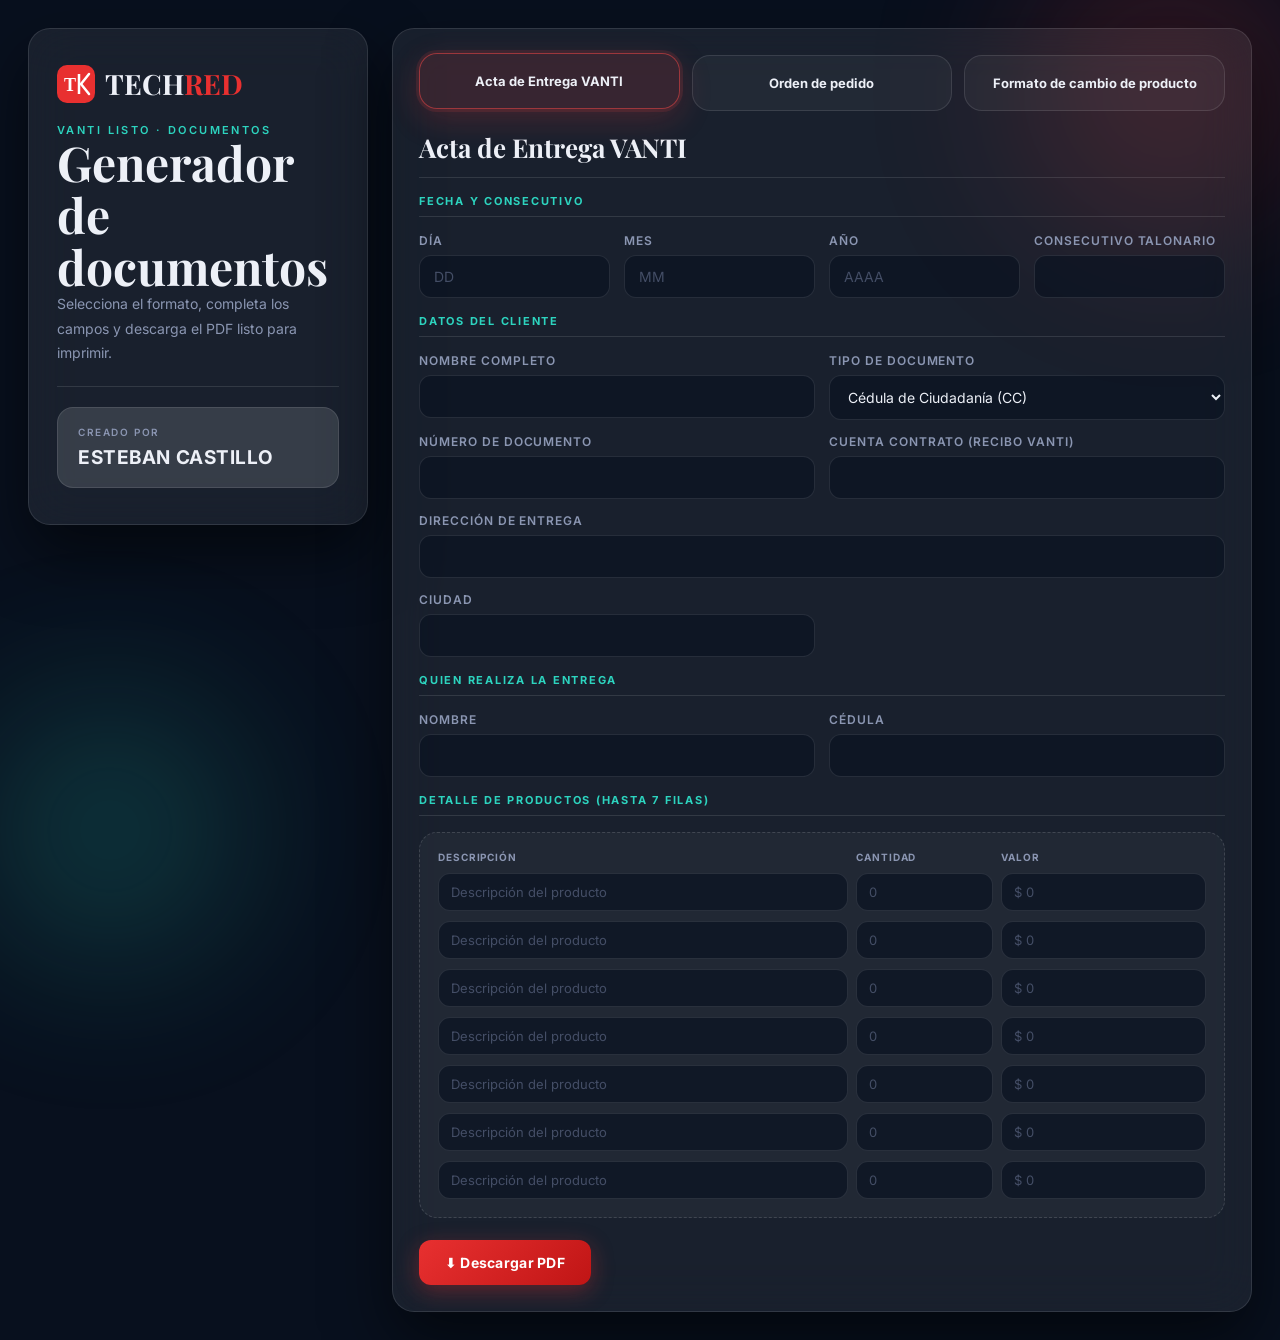
==== templates/index.html @ 35172070 "Add files via upload" ====
<!DOCTYPE html>
<html lang="es">
<head>
  <meta charset="UTF-8"/>
  <meta name="viewport" content="width=device-width, initial-scale=1.0"/>
  <title>Generador de Documentos · Vanti Listo</title>
  <link rel="preconnect" href="https://fonts.googleapis.com">
  <link rel="preconnect" href="https://fonts.gstatic.com" crossorigin>
  <link href="https://fonts.googleapis.com/css2?family=Playfair+Display:wght@700&family=Inter:wght@400;500;600;700&display=swap" rel="stylesheet">
  <link rel="stylesheet" href="/static/css/styles.css"/>
</head>
<body>
<main class="shell">
  <!-- ── SIDEBAR ── -->
  <aside class="left">
    <div class="logo-badge">
      <svg width="38" height="38" viewBox="0 0 38 38" fill="none" aria-label="Techred logo">
        <rect width="38" height="38" rx="10" fill="#e83030"/>
        <text x="7" y="26" font-family="Georgia,serif" font-weight="700" font-size="18" fill="white">T</text>
        <line x1="22" y1="9" x2="22" y2="29" stroke="white" stroke-width="2.5"/>
        <line x1="24" y1="19" x2="32" y2="29" stroke="white" stroke-width="2.5" stroke-linecap="round"/>
        <line x1="24" y1="19" x2="32" y2="9" stroke="white" stroke-width="2.5" stroke-linecap="round"/>
      </svg>
      <div class="logo-text">TECH<span>RED</span></div>
    </div>

    <div>
      <p class="mini">Vanti Listo · Documentos</p>
      <h1>Generador de documentos</h1>
      <p class="subtitle">Selecciona el formato, completa los campos y descarga el PDF listo para imprimir.</p>
    </div>

    <div class="divider"></div>
    <div class="creator">
      <span>Creado por</span>
      <strong>ESTEBAN CASTILLO</strong>
    </div>
  </aside>

  <!-- ── PANEL PRINCIPAL ── -->
  <section class="right">
    <div class="cards">
      <button class="doc-btn active" data-doc="acta-entrega">Acta de Entrega VANTI</button>
      <button class="doc-btn"        data-doc="orden-pedido">Orden de pedido</button>
      <button class="doc-btn"        data-doc="cambio-producto">Formato de cambio de producto</button>
    </div>

    <div id="form-zone"></div>
  </section>
</main>

<div class="toast" id="toast">✓ PDF generado — descargando…</div>
<script src="/static/js/app.js"></script>
</body>
</html>
---- static/css/styles.css ----
/* ===========================
   BASE & RESET
=========================== */
*, *::before, *::after { box-sizing: border-box; margin: 0; padding: 0; }

:root {
  --bg:           #08101e;
  --panel:        rgba(255,255,255,0.07);
  --panel-high:   rgba(255,255,255,0.13);
  --border:       rgba(255,255,255,0.11);
  --border-glow:  rgba(240,72,72,0.55);
  --text:         #edf0f7;
  --muted:        #8b96b2;
  --faint:        #444e66;
  --accent:       #e83030;
  --accent-hover: #c42020;
  --teal:         #2dd4bf;
  --teal-glow:    rgba(45,212,191,0.18);
  --shadow-lg:    0 28px 64px rgba(0,0,0,0.55);
  --shadow-sm:    0 4px 16px rgba(0,0,0,0.3);
  --r-card:       22px;
  --r-input:      12px;
  --r-btn:        12px;
  --font-display: 'Playfair Display', Georgia, serif;
  --font-body:    'Inter', system-ui, sans-serif;
  --transition:   180ms cubic-bezier(0.16, 1, 0.3, 1);
}

html {
  font-size: 16px;
  scroll-behavior: smooth;
  -webkit-font-smoothing: antialiased;
}

body {
  font-family: var(--font-body);
  background: var(--bg);
  color: var(--text);
  min-height: 100dvh;
  overflow-x: hidden;
}

/* ===========================
   BACKGROUND DECORATIONS
=========================== */
body::before,
body::after {
  content: '';
  position: fixed;
  border-radius: 50%;
  filter: blur(80px);
  opacity: 0.3;
  z-index: 0;
  pointer-events: none;
}
body::before {
  width: 420px;
  height: 420px;
  background: radial-gradient(circle, #e83030, transparent 70%);
  top: -120px;
  right: -100px;
}
body::after {
  width: 380px;
  height: 380px;
  background: radial-gradient(circle, #2dd4bf, transparent 70%);
  bottom: -120px;
  left: -80px;
}

/* ===========================
   LAYOUT
=========================== */
.shell {
  position: relative;
  z-index: 1;
  display: grid;
  grid-template-columns: 340px 1fr;
  gap: 24px;
  padding: 28px;
  min-height: 100dvh;
  align-items: start;
}

/* ===========================
   SIDEBAR
=========================== */
.left {
  position: sticky;
  top: 28px;
  background: var(--panel);
  backdrop-filter: blur(24px);
  -webkit-backdrop-filter: blur(24px);
  border: 1px solid var(--border);
  border-radius: var(--r-card);
  padding: 36px 28px;
  display: flex;
  flex-direction: column;
  gap: 20px;
  box-shadow: var(--shadow-lg);
}

.mini {
  text-transform: uppercase;
  letter-spacing: 0.22em;
  font-size: 11px;
  font-weight: 600;
  color: var(--teal);
}

h1 {
  font-family: var(--font-display);
  font-size: clamp(32px, 4vw, 48px);
  line-height: 1.08;
  font-weight: 700;
}

.subtitle {
  color: var(--muted);
  font-size: 14px;
  line-height: 1.75;
}

.divider {
  height: 1px;
  background: var(--border);
}

.creator {
  background: var(--panel-high);
  border: 1px solid var(--border);
  border-radius: 16px;
  padding: 18px 20px;
  display: flex;
  flex-direction: column;
  gap: 8px;
}
.creator span {
  text-transform: uppercase;
  letter-spacing: 0.16em;
  font-size: 10px;
  color: var(--muted);
  font-weight: 600;
}
.creator strong {
  font-size: 19px;
  font-weight: 700;
  letter-spacing: 0.03em;
}

.logo-badge {
  display: flex;
  align-items: center;
  gap: 10px;
}
.logo-badge svg {
  flex-shrink: 0;
}
.logo-text {
  font-family: var(--font-display);
  font-size: 28px;
  font-weight: 700;
  line-height: 1;
}
.logo-text span { color: var(--accent); }

/* ===========================
   MAIN PANEL
=========================== */
.right {
  background: var(--panel);
  backdrop-filter: blur(24px);
  -webkit-backdrop-filter: blur(24px);
  border: 1px solid var(--border);
  border-radius: var(--r-card);
  padding: 26px;
  box-shadow: var(--shadow-lg);
  display: flex;
  flex-direction: column;
  gap: 22px;
}

/* ===========================
   DOC SELECTOR CARDS
=========================== */
.cards {
  display: grid;
  grid-template-columns: repeat(3, 1fr);
  gap: 12px;
}

.doc-btn {
  border: 1px solid var(--border);
  background: rgba(255,255,255,0.04);
  color: var(--text);
  padding: 18px 14px;
  border-radius: 18px;
  font-size: 13px;
  font-weight: 700;
  font-family: var(--font-body);
  cursor: pointer;
  transition: transform var(--transition), border-color var(--transition), background var(--transition), box-shadow var(--transition);
  text-align: center;
  line-height: 1.4;
}
.doc-btn:hover {
  transform: translateY(-3px);
  border-color: rgba(240,72,72,0.45);
  background: rgba(240,72,72,0.10);
  box-shadow: 0 8px 24px rgba(232,48,48,0.18);
}
.doc-btn.active {
  border-color: var(--border-glow);
  background: rgba(240,72,72,0.14);
  box-shadow: 0 0 0 3px rgba(240,72,72,0.12), 0 10px 32px rgba(232,48,48,0.22);
  transform: translateY(-2px);
}

/* ===========================
   FORM CARD
=========================== */
#form-zone form {
  display: flex;
  flex-direction: column;
  gap: 16px;
}

.form-heading {
  font-family: var(--font-display);
  font-size: 26px;
  font-weight: 700;
  line-height: 1.15;
  border-bottom: 1px solid var(--border);
  padding-bottom: 14px;
}

/* ===========================
   GRID LAYOUTS
=========================== */
.grid-2 {
  display: grid;
  grid-template-columns: repeat(2, 1fr);
  gap: 14px;
}
.grid-3 {
  display: grid;
  grid-template-columns: repeat(3, 1fr);
  gap: 14px;
}
.grid-4 {
  display: grid;
  grid-template-columns: repeat(4, 1fr);
  gap: 14px;
}
.col-full { grid-column: 1 / -1; }
.col-2    { grid-column: span 2; }

/* ===========================
   FIELD
=========================== */
.field {
  display: flex;
  flex-direction: column;
  gap: 7px;
}

label {
  font-size: 12px;
  font-weight: 600;
  color: var(--muted);
  text-transform: uppercase;
  letter-spacing: 0.08em;
}

input,
textarea,
select {
  font-family: var(--font-body);
  font-size: 14px;
  color: var(--text);
  background: rgba(8,16,30,0.6);
  border: 1px solid rgba(255,255,255,0.10);
  border-radius: var(--r-input);
  padding: 12px 14px;
  outline: none;
  width: 100%;
  transition: border-color var(--transition), box-shadow var(--transition);
}
input::placeholder,
textarea::placeholder { color: var(--faint); }
input:focus,
textarea:focus,
select:focus {
  border-color: rgba(45,212,191,0.55);
  box-shadow: 0 0 0 4px rgba(45,212,191,0.09);
}
textarea {
  min-height: 100px;
  resize: vertical;
}

/* ===========================
   SECTION SUBHEAD
=========================== */
.section-title {
  font-size: 11px;
  font-weight: 700;
  text-transform: uppercase;
  letter-spacing: 0.16em;
  color: var(--teal);
  padding-bottom: 8px;
  border-bottom: 1px solid var(--border);
}

/* ===========================
   ITEMS TABLE
=========================== */
.items-box {
  background: rgba(255,255,255,0.035);
  border: 1px dashed rgba(255,255,255,0.14);
  border-radius: 18px;
  padding: 18px;
  display: flex;
  flex-direction: column;
  gap: 10px;
}

.items-header {
  display: grid;
  gap: 8px;
  font-size: 10px;
  font-weight: 700;
  text-transform: uppercase;
  letter-spacing: 0.09em;
  color: var(--muted);
}

.item-row {
  display: grid;
  gap: 8px;
  align-items: center;
}
.item-row input {
  padding: 10px 12px;
  font-size: 13px;
}

/* columnas para orden pedido: REF CANT DESC VALOR CUOTAS V.CUOTAS */
.item-row.order-cols,
.items-header.order-cols {
  grid-template-columns: 1fr 1fr 2.5fr 1.2fr 1fr 1.2fr;
}
/* columnas para acta: DESC CANT VALOR */
.item-row.acta-cols,
.items-header.acta-cols {
  grid-template-columns: 3fr 1fr 1.5fr;
}

/* ===========================
   PAYMENT CHECKBOXES
=========================== */
.pay-group {
  display: flex;
  flex-wrap: wrap;
  gap: 12px;
  margin-top: 2px;
}
.pay-option {
  display: flex;
  align-items: center;
  gap: 8px;
  padding: 10px 16px;
  background: rgba(255,255,255,0.05);
  border: 1px solid var(--border);
  border-radius: 10px;
  cursor: pointer;
  transition: background var(--transition), border-color var(--transition);
  font-size: 14px;
  font-weight: 600;
  user-select: none;
}
.pay-option:hover {
  background: rgba(255,255,255,0.09);
  border-color: rgba(45,212,191,0.35);
}
.pay-option input[type="checkbox"] {
  width: 16px;
  height: 16px;
  accent-color: var(--teal);
  cursor: pointer;
  padding: 0;
}

/* ===========================
   BUTTONS
=========================== */
.btn-row {
  display: flex;
  gap: 12px;
  margin-top: 6px;
  flex-wrap: wrap;
}

.btn {
  font-family: var(--font-body);
  font-size: 14px;
  font-weight: 700;
  padding: 14px 26px;
  border-radius: var(--r-btn);
  border: none;
  cursor: pointer;
  transition: transform var(--transition), box-shadow var(--transition), background var(--transition);
  letter-spacing: 0.02em;
}
.btn:hover  { transform: translateY(-2px); }
.btn:active { transform: translateY(0); }

.btn-primary {
  background: linear-gradient(135deg, #e83030 0%, #c01515 100%);
  color: #fff;
  box-shadow: 0 6px 22px rgba(232,48,48,0.35);
}
.btn-primary:hover {
  background: linear-gradient(135deg, #f04040 0%, #d01c1c 100%);
  box-shadow: 0 10px 32px rgba(232,48,48,0.48);
}

.btn-secondary {
  background: rgba(255,255,255,0.07);
  color: var(--text);
  border: 1px solid var(--border);
}
.btn-secondary:hover {
  background: rgba(255,255,255,0.12);
  border-color: rgba(255,255,255,0.22);
}

/* ===========================
   STATUS / TOAST
=========================== */
.toast {
  position: fixed;
  bottom: 28px;
  right: 28px;
  background: #1a2540;
  border: 1px solid var(--teal);
  color: var(--text);
  border-radius: 14px;
  padding: 14px 22px;
  font-size: 14px;
  font-weight: 600;
  box-shadow: var(--shadow-lg);
  z-index: 100;
  opacity: 0;
  transform: translateY(16px);
  transition: opacity .35s ease, transform .35s ease;
  pointer-events: none;
}
.toast.show {
  opacity: 1;
  transform: translateY(0);
}

/* ===========================
   RESPONSIVE
=========================== */
@media (max-width: 1100px) {
  .shell {
    grid-template-columns: 1fr;
    padding: 18px;
  }
  .left { position: static; }
  .cards { grid-template-columns: 1fr; }
}

@media (max-width: 720px) {
  .grid-2,
  .grid-3,
  .grid-4 { grid-template-columns: 1fr; }
  .col-2  { grid-column: 1 / -1; }
  .item-row.order-cols,
  .items-header.order-cols { grid-template-columns: 1fr 1fr; }
  h1 { font-size: 32px; }
}

@media (max-width: 480px) {
  .item-row.order-cols,
  .items-header.order-cols { grid-template-columns: 1fr; }
}
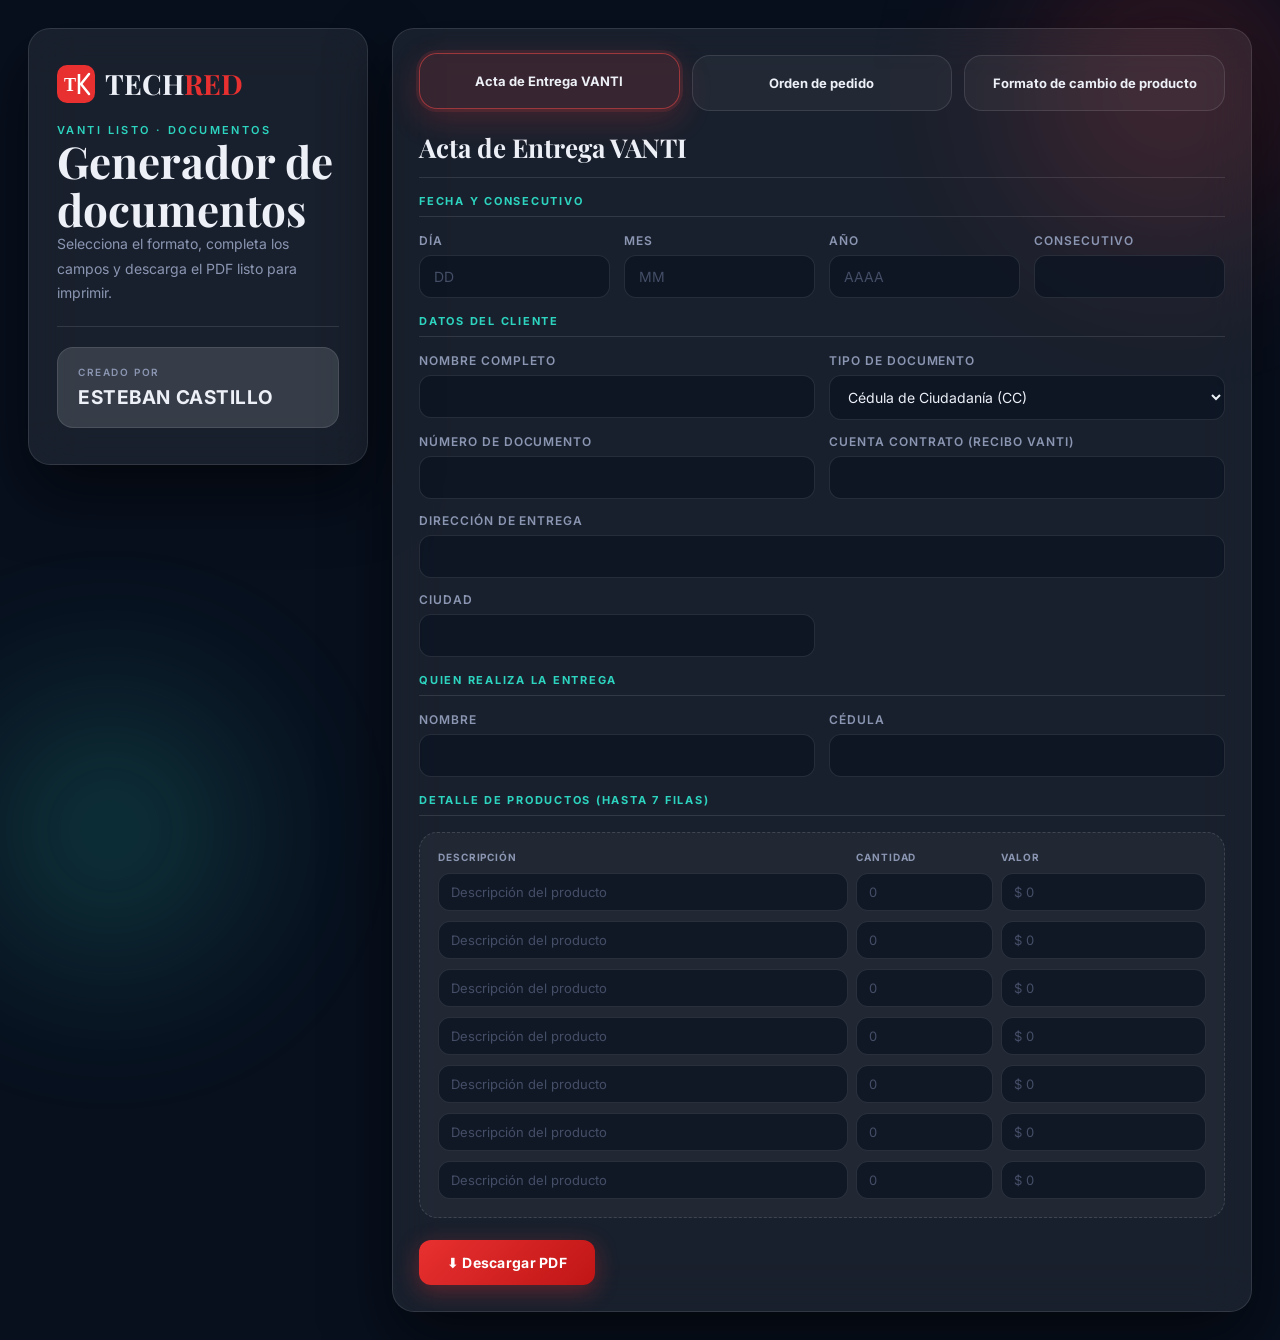
==== commit f44317a0: "fix: CSS y JS incrustados en HTML para evitar error de estáticos en Vercel" ====
--- a/templates/index.html
+++ b/templates/index.html
@@ -7,11 +7,95 @@
   <link rel="preconnect" href="https://fonts.googleapis.com">
   <link rel="preconnect" href="https://fonts.gstatic.com" crossorigin>
   <link href="https://fonts.googleapis.com/css2?family=Playfair+Display:wght@700&family=Inter:wght@400;500;600;700&display=swap" rel="stylesheet">
-  <link rel="stylesheet" href="/static/css/styles.css"/>
+<style>
+*, *::before, *::after { box-sizing: border-box; margin: 0; padding: 0; }
+:root {
+  --bg:#08101e; --panel:rgba(255,255,255,0.07); --panel-high:rgba(255,255,255,0.13);
+  --border:rgba(255,255,255,0.11); --border-glow:rgba(240,72,72,0.55);
+  --text:#edf0f7; --muted:#8b96b2; --faint:#444e66;
+  --accent:#e83030; --accent-hover:#c42020; --teal:#2dd4bf; --teal-glow:rgba(45,212,191,0.18);
+  --shadow-lg:0 28px 64px rgba(0,0,0,0.55); --shadow-sm:0 4px 16px rgba(0,0,0,0.3);
+  --r-card:22px; --r-input:12px; --r-btn:12px;
+  --font-display:'Playfair Display',Georgia,serif; --font-body:'Inter',system-ui,sans-serif;
+  --transition:180ms cubic-bezier(0.16,1,0.3,1);
+}
+html { font-size:16px; scroll-behavior:smooth; -webkit-font-smoothing:antialiased; }
+body { font-family:var(--font-body); background:var(--bg); color:var(--text); min-height:100dvh; overflow-x:hidden; }
+body::before, body::after { content:''; position:fixed; border-radius:50%; filter:blur(80px); opacity:0.3; z-index:0; pointer-events:none; }
+body::before { width:420px; height:420px; background:radial-gradient(circle,#e83030,transparent 70%); top:-120px; right:-100px; }
+body::after  { width:380px; height:380px; background:radial-gradient(circle,#2dd4bf,transparent 70%); bottom:-120px; left:-80px; }
+
+.shell { position:relative; z-index:1; display:grid; grid-template-columns:340px 1fr; gap:24px; padding:28px; min-height:100dvh; align-items:start; }
+
+.left { position:sticky; top:28px; background:var(--panel); backdrop-filter:blur(24px); -webkit-backdrop-filter:blur(24px); border:1px solid var(--border); border-radius:var(--r-card); padding:36px 28px; display:flex; flex-direction:column; gap:20px; box-shadow:var(--shadow-lg); }
+.mini { text-transform:uppercase; letter-spacing:0.22em; font-size:11px; font-weight:600; color:var(--teal); }
+h1 { font-family:var(--font-display); font-size:clamp(28px,4vw,44px); line-height:1.08; font-weight:700; }
+.subtitle { color:var(--muted); font-size:14px; line-height:1.75; }
+.divider { height:1px; background:var(--border); }
+.creator { background:var(--panel-high); border:1px solid var(--border); border-radius:16px; padding:18px 20px; display:flex; flex-direction:column; gap:8px; }
+.creator span { text-transform:uppercase; letter-spacing:0.16em; font-size:10px; color:var(--muted); font-weight:600; }
+.creator strong { font-size:19px; font-weight:700; letter-spacing:0.03em; }
+.logo-badge { display:flex; align-items:center; gap:10px; }
+.logo-text { font-family:var(--font-display); font-size:28px; font-weight:700; line-height:1; }
+.logo-text span { color:var(--accent); }
+
+.right { background:var(--panel); backdrop-filter:blur(24px); -webkit-backdrop-filter:blur(24px); border:1px solid var(--border); border-radius:var(--r-card); padding:26px; box-shadow:var(--shadow-lg); display:flex; flex-direction:column; gap:22px; }
+
+.cards { display:grid; grid-template-columns:repeat(3,1fr); gap:12px; }
+.doc-btn { border:1px solid var(--border); background:rgba(255,255,255,0.04); color:var(--text); padding:18px 14px; border-radius:18px; font-size:13px; font-weight:700; font-family:var(--font-body); cursor:pointer; transition:transform var(--transition),border-color var(--transition),background var(--transition),box-shadow var(--transition); text-align:center; line-height:1.4; }
+.doc-btn:hover { transform:translateY(-3px); border-color:rgba(240,72,72,0.45); background:rgba(240,72,72,0.10); box-shadow:0 8px 24px rgba(232,48,48,0.18); }
+.doc-btn.active { border-color:var(--border-glow); background:rgba(240,72,72,0.14); box-shadow:0 0 0 3px rgba(240,72,72,0.12),0 10px 32px rgba(232,48,48,0.22); transform:translateY(-2px); }
+
+#form-zone form { display:flex; flex-direction:column; gap:16px; }
+.form-heading { font-family:var(--font-display); font-size:26px; font-weight:700; line-height:1.15; border-bottom:1px solid var(--border); padding-bottom:14px; }
+
+.grid-2 { display:grid; grid-template-columns:repeat(2,1fr); gap:14px; }
+.grid-3 { display:grid; grid-template-columns:repeat(3,1fr); gap:14px; }
+.grid-4 { display:grid; grid-template-columns:repeat(4,1fr); gap:14px; }
+.col-full { grid-column:1/-1; } .col-2 { grid-column:span 2; }
+
+.field { display:flex; flex-direction:column; gap:7px; }
+label { font-size:12px; font-weight:600; color:var(--muted); text-transform:uppercase; letter-spacing:0.08em; }
+input, textarea, select { font-family:var(--font-body); font-size:14px; color:var(--text); background:rgba(8,16,30,0.6); border:1px solid rgba(255,255,255,0.10); border-radius:var(--r-input); padding:12px 14px; outline:none; width:100%; transition:border-color var(--transition),box-shadow var(--transition); }
+input::placeholder, textarea::placeholder { color:var(--faint); }
+input:focus, textarea:focus, select:focus { border-color:rgba(45,212,191,0.55); box-shadow:0 0 0 4px rgba(45,212,191,0.09); }
+select option { background:#0e1829; }
+textarea { min-height:100px; resize:vertical; }
+
+.section-title { font-size:11px; font-weight:700; text-transform:uppercase; letter-spacing:0.16em; color:var(--teal); padding-bottom:8px; border-bottom:1px solid var(--border); }
+
+.items-box { background:rgba(255,255,255,0.035); border:1px dashed rgba(255,255,255,0.14); border-radius:18px; padding:18px; display:flex; flex-direction:column; gap:10px; }
+.items-header { display:grid; gap:8px; font-size:10px; font-weight:700; text-transform:uppercase; letter-spacing:0.09em; color:var(--muted); }
+.item-row { display:grid; gap:8px; align-items:center; }
+.item-row input { padding:10px 12px; font-size:13px; }
+.item-row.order-cols, .items-header.order-cols { grid-template-columns:1fr 1fr 2.5fr 1.2fr 1fr 1.2fr; }
+.item-row.acta-cols, .items-header.acta-cols { grid-template-columns:3fr 1fr 1.5fr; }
+
+.pay-group { display:flex; flex-wrap:wrap; gap:12px; margin-top:2px; }
+.pay-option { display:flex; align-items:center; gap:8px; padding:10px 16px; background:rgba(255,255,255,0.05); border:1px solid var(--border); border-radius:10px; cursor:pointer; transition:background var(--transition),border-color var(--transition); font-size:14px; font-weight:600; user-select:none; }
+.pay-option:hover { background:rgba(255,255,255,0.09); border-color:rgba(45,212,191,0.35); }
+.pay-option input[type="checkbox"] { width:16px; height:16px; accent-color:var(--teal); cursor:pointer; padding:0; }
+
+.btn-row { display:flex; gap:12px; margin-top:6px; flex-wrap:wrap; }
+.btn { font-family:var(--font-body); font-size:14px; font-weight:700; padding:14px 28px; border-radius:var(--r-btn); border:none; cursor:pointer; transition:transform var(--transition),box-shadow var(--transition),background var(--transition); letter-spacing:0.02em; }
+.btn:hover { transform:translateY(-2px); }
+.btn:active { transform:translateY(0); }
+.btn:disabled { opacity:0.6; cursor:not-allowed; transform:none; }
+.btn-primary { background:linear-gradient(135deg,#e83030 0%,#c01515 100%); color:#fff; box-shadow:0 6px 22px rgba(232,48,48,0.35); }
+.btn-primary:hover { background:linear-gradient(135deg,#f04040 0%,#d01c1c 100%); box-shadow:0 10px 32px rgba(232,48,48,0.48); }
+.btn-secondary { background:rgba(255,255,255,0.07); color:var(--text); border:1px solid var(--border); }
+.btn-secondary:hover { background:rgba(255,255,255,0.12); border-color:rgba(255,255,255,0.22); }
+
+.toast { position:fixed; bottom:28px; right:28px; background:#1a2540; border:1px solid var(--teal); color:var(--text); border-radius:14px; padding:14px 22px; font-size:14px; font-weight:600; box-shadow:var(--shadow-lg); z-index:100; opacity:0; transform:translateY(16px); transition:opacity .35s ease,transform .35s ease; pointer-events:none; }
+.toast.show { opacity:1; transform:translateY(0); }
+
+@media (max-width:1100px) { .shell { grid-template-columns:1fr; padding:18px; } .left { position:static; } .cards { grid-template-columns:1fr; } }
+@media (max-width:720px) { .grid-2,.grid-3,.grid-4 { grid-template-columns:1fr; } .col-2 { grid-column:1/-1; } .item-row.order-cols,.items-header.order-cols { grid-template-columns:1fr 1fr; } h1 { font-size:28px; } }
+@media (max-width:480px) { .item-row.order-cols,.items-header.order-cols { grid-template-columns:1fr; } }
+</style>
 </head>
 <body>
 <main class="shell">
-  <!-- ── SIDEBAR ── -->
   <aside class="left">
     <div class="logo-badge">
       <svg width="38" height="38" viewBox="0 0 38 38" fill="none" aria-label="Techred logo">
@@ -23,13 +107,11 @@
       </svg>
       <div class="logo-text">TECH<span>RED</span></div>
     </div>
-
     <div>
       <p class="mini">Vanti Listo · Documentos</p>
       <h1>Generador de documentos</h1>
       <p class="subtitle">Selecciona el formato, completa los campos y descarga el PDF listo para imprimir.</p>
     </div>
-
     <div class="divider"></div>
     <div class="creator">
       <span>Creado por</span>
@@ -37,19 +119,203 @@
     </div>
   </aside>
 
-  <!-- ── PANEL PRINCIPAL ── -->
   <section class="right">
     <div class="cards">
       <button class="doc-btn active" data-doc="acta-entrega">Acta de Entrega VANTI</button>
       <button class="doc-btn"        data-doc="orden-pedido">Orden de pedido</button>
       <button class="doc-btn"        data-doc="cambio-producto">Formato de cambio de producto</button>
     </div>
-
     <div id="form-zone"></div>
   </section>
 </main>
 
 <div class="toast" id="toast">✓ PDF generado — descargando…</div>
-<script src="/static/js/app.js"></script>
+
+<script>
+const zone  = document.getElementById("form-zone");
+const btns  = document.querySelectorAll(".doc-btn");
+const toast = document.getElementById("toast");
+
+function showToast(){toast.classList.add("show");setTimeout(()=>toast.classList.remove("show"),3000);}
+
+const itemsOrden = Array.from({length:4},(_,i)=>`
+<div class="item-row order-cols">
+  <input placeholder="Ref"         data-g="items" data-i="${i}" data-k="ref">
+  <input placeholder="1"           data-g="items" data-i="${i}" data-k="cant">
+  <input placeholder="Descripción" data-g="items" data-i="${i}" data-k="descripcion">
+  <input placeholder="$ 0"         data-g="items" data-i="${i}" data-k="valor_producto">
+  <input placeholder="0"           data-g="items" data-i="${i}" data-k="cuotas">
+  <input placeholder="$ 0"         data-g="items" data-i="${i}" data-k="valor_cuotas">
+</div>`).join("");
+
+const itemsActa = Array.from({length:7},(_,i)=>`
+<div class="item-row acta-cols">
+  <input placeholder="Descripción del producto" data-g="items" data-i="${i}" data-k="descripcion">
+  <input placeholder="0"                         data-g="items" data-i="${i}" data-k="cantidad">
+  <input placeholder="$ 0"                       data-g="items" data-i="${i}" data-k="valor">
+</div>`).join("");
+
+const templates = {
+"acta-entrega":`
+<form id="doc-form" novalidate>
+  <p class="form-heading">Acta de Entrega VANTI</p>
+  <p class="section-title">Fecha y consecutivo</p>
+  <div class="grid-4">
+    <div class="field"><label>Día</label><input name="dia" placeholder="DD"></div>
+    <div class="field"><label>Mes</label><input name="mes" placeholder="MM"></div>
+    <div class="field"><label>Año</label><input name="anio" placeholder="AAAA"></div>
+    <div class="field"><label>Consecutivo</label><input name="consecutivo"></div>
+  </div>
+  <p class="section-title">Datos del cliente</p>
+  <div class="grid-2">
+    <div class="field"><label>Nombre completo</label><input name="cliente" required></div>
+    <div class="field"><label>Tipo de documento</label>
+      <select name="tipo_documento">
+        <option value="CC">Cédula de Ciudadanía (CC)</option>
+        <option value="CE">Cédula de Extranjería (CE)</option>
+        <option value="NIT">NIT</option>
+        <option value="PP">Pasaporte</option>
+      </select>
+    </div>
+    <div class="field"><label>Número de documento</label><input name="cc"></div>
+    <div class="field"><label>Cuenta contrato (Recibo Vanti)</label><input name="cuenta_contrato"></div>
+    <div class="field col-2"><label>Dirección de entrega</label><input name="direccion"></div>
+    <div class="field"><label>Ciudad</label><input name="ciudad"></div>
+  </div>
+  <p class="section-title">Quien realiza la entrega</p>
+  <div class="grid-2">
+    <div class="field"><label>Nombre</label><input name="entrega_nombre"></div>
+    <div class="field"><label>Cédula</label><input name="entrega_cc"></div>
+  </div>
+  <p class="section-title">Detalle de productos (hasta 7 filas)</p>
+  <div class="items-box">
+    <div class="items-header acta-cols"><span>Descripción</span><span>Cantidad</span><span>Valor</span></div>
+    ${itemsActa}
+  </div>
+  <div class="btn-row"><button type="submit" class="btn btn-primary">⬇ Descargar PDF</button></div>
+</form>`,
+
+"orden-pedido":`
+<form id="doc-form" novalidate>
+  <p class="form-heading">Orden de pedido</p>
+  <p class="section-title">Datos del cliente</p>
+  <div class="grid-2">
+    <div class="field"><label>Nombre del cliente</label><input name="cliente" required></div>
+    <div class="field"><label>C.C</label><input name="cc"></div>
+    <div class="field"><label>Tel / Cel</label><input name="tel"></div>
+    <div class="field col-2"><label>Dirección</label><input name="direccion"></div>
+    <div class="field"><label>Barrio</label><input name="barrio"></div>
+    <div class="field"><label>Ciudad</label><input name="ciudad"></div>
+    <div class="field"><label>Contacto 1</label><input name="contacto1"></div>
+    <div class="field"><label>Contacto 2</label><input name="contacto2"></div>
+    <div class="field col-2"><label>Correo electrónico</label><input name="correo" type="email"></div>
+  </div>
+  <p class="section-title">Fecha y cuenta</p>
+  <div class="grid-4">
+    <div class="field"><label>Día</label><input name="dia" placeholder="DD"></div>
+    <div class="field"><label>Mes</label><input name="mes" placeholder="MM"></div>
+    <div class="field"><label>Año</label><input name="anio" placeholder="AAAA"></div>
+    <div class="field"><label>Cuenta contrato</label><input name="cuenta_contrato"></div>
+  </div>
+  <p class="section-title">Detalle de productos (hasta 4 filas)</p>
+  <div class="items-box">
+    <div class="items-header order-cols">
+      <span>REF</span><span>CANT</span><span>Descripción</span>
+      <span>Valor producto</span><span>Cuotas</span><span>Valor cuota</span>
+    </div>
+    ${itemsOrden}
+  </div>
+  <p class="section-title">Totales y pago</p>
+  <div class="grid-2">
+    <div class="field"><label>Valor total de la compra</label><input name="valor_total" placeholder="$ 0"></div>
+    <div class="field"><label>Contraentrega $</label><input name="contraentrega"></div>
+  </div>
+  <div class="field">
+    <label>Forma de pago</label>
+    <div class="pay-group">
+      <label class="pay-option"><input type="checkbox" name="efectivo"> Efectivo</label>
+      <label class="pay-option"><input type="checkbox" name="vanti_listo"> Vanti Listo</label>
+      <label class="pay-option"><input type="checkbox" name="otro"> Otro</label>
+    </div>
+  </div>
+  <p class="section-title">Datos del asesor</p>
+  <div class="grid-2">
+    <div class="field"><label>Asesor</label><input name="asesor"></div>
+    <div class="field"><label>Código asesor</label><input name="cod_asesor"></div>
+    <div class="field"><label>Supervisor</label><input name="supervisor"></div>
+  </div>
+  <div class="btn-row"><button type="submit" class="btn btn-primary">⬇ Descargar PDF</button></div>
+</form>`,
+
+"cambio-producto":`
+<form id="doc-form" novalidate>
+  <p class="form-heading">Formato de cambio de producto</p>
+  <p class="section-title">Fecha</p>
+  <div class="grid-3">
+    <div class="field"><label>Día</label><input name="dia" placeholder="DD"></div>
+    <div class="field"><label>Mes</label><input name="mes" placeholder="MM"></div>
+    <div class="field"><label>Año</label><input name="anio" placeholder="AAAA"></div>
+  </div>
+  <p class="section-title">Datos del cliente</p>
+  <div class="grid-2">
+    <div class="field"><label>Nombre completo</label><input name="cliente" required></div>
+    <div class="field"><label>Cédula</label><input name="cc"></div>
+    <div class="field"><label>Cuenta contrato</label><input name="cuenta_contrato"></div>
+  </div>
+  <p class="section-title">Productos</p>
+  <div class="field"><label>Producto financiado (actual)</label><textarea name="producto_actual" placeholder="Descripción del producto actual..."></textarea></div>
+  <div class="field"><label>Producto a cambiar</label><textarea name="producto_nuevo" placeholder="Descripción del producto nuevo..."></textarea></div>
+  <div class="field"><label>Motivo del cambio</label><textarea name="motivo" style="min-height:120px" placeholder="Describa el motivo del cambio..."></textarea></div>
+  <p class="section-title">Quien realiza la entrega</p>
+  <div class="grid-2">
+    <div class="field"><label>Nombre</label><input name="entrega_nombre"></div>
+    <div class="field"><label>Cédula</label><input name="entrega_cc"></div>
+  </div>
+  <div class="btn-row"><button type="submit" class="btn btn-primary">⬇ Descargar PDF</button></div>
+</form>`
+};
+
+function render(doc){
+  zone.innerHTML = templates[doc] || "<p>Formulario no disponible.</p>";
+  const form = document.getElementById("doc-form");
+  if(!form) return;
+  form.addEventListener("submit", async e=>{
+    e.preventDefault();
+    const btn = form.querySelector("[type=submit]");
+    btn.textContent = "Generando…"; btn.disabled = true;
+    const fd = new FormData(form);
+    const data = {};
+    for(const [k,v] of fd.entries()){
+      if(form.querySelector(`[name="${k}"]`)?.type !== "checkbox") data[k]=v;
+    }
+    form.querySelectorAll("input[type=checkbox]").forEach(cb=>{ data[cb.name]=cb.checked; });
+    const groups={};
+    form.querySelectorAll("[data-g='items']").forEach(inp=>{
+      const idx=Number(inp.dataset.i), key=inp.dataset.k;
+      groups[idx]=groups[idx]||{};
+      groups[idx][key]=inp.value;
+    });
+    if(Object.keys(groups).length) data.items=Object.values(groups);
+    try{
+      const res  = await fetch(`/generate/${doc}`,{method:"POST",headers:{"Content-Type":"application/json"},body:JSON.stringify(data)});
+      const blob = await res.blob();
+      const url  = URL.createObjectURL(blob);
+      const a    = document.createElement("a");
+      a.href=url; a.download=`${doc}.pdf`; a.click();
+      URL.revokeObjectURL(url);
+      showToast();
+    }catch(err){ alert("Error generando el PDF. Revisa la conexión al servidor."); }
+    finally{ btn.textContent="⬇ Descargar PDF"; btn.disabled=false; }
+  });
+}
+
+btns.forEach(b=>b.addEventListener("click",()=>{
+  btns.forEach(x=>x.classList.remove("active"));
+  b.classList.add("active");
+  render(b.dataset.doc);
+}));
+
+render("acta-entrega");
+</script>
 </body>
 </html>
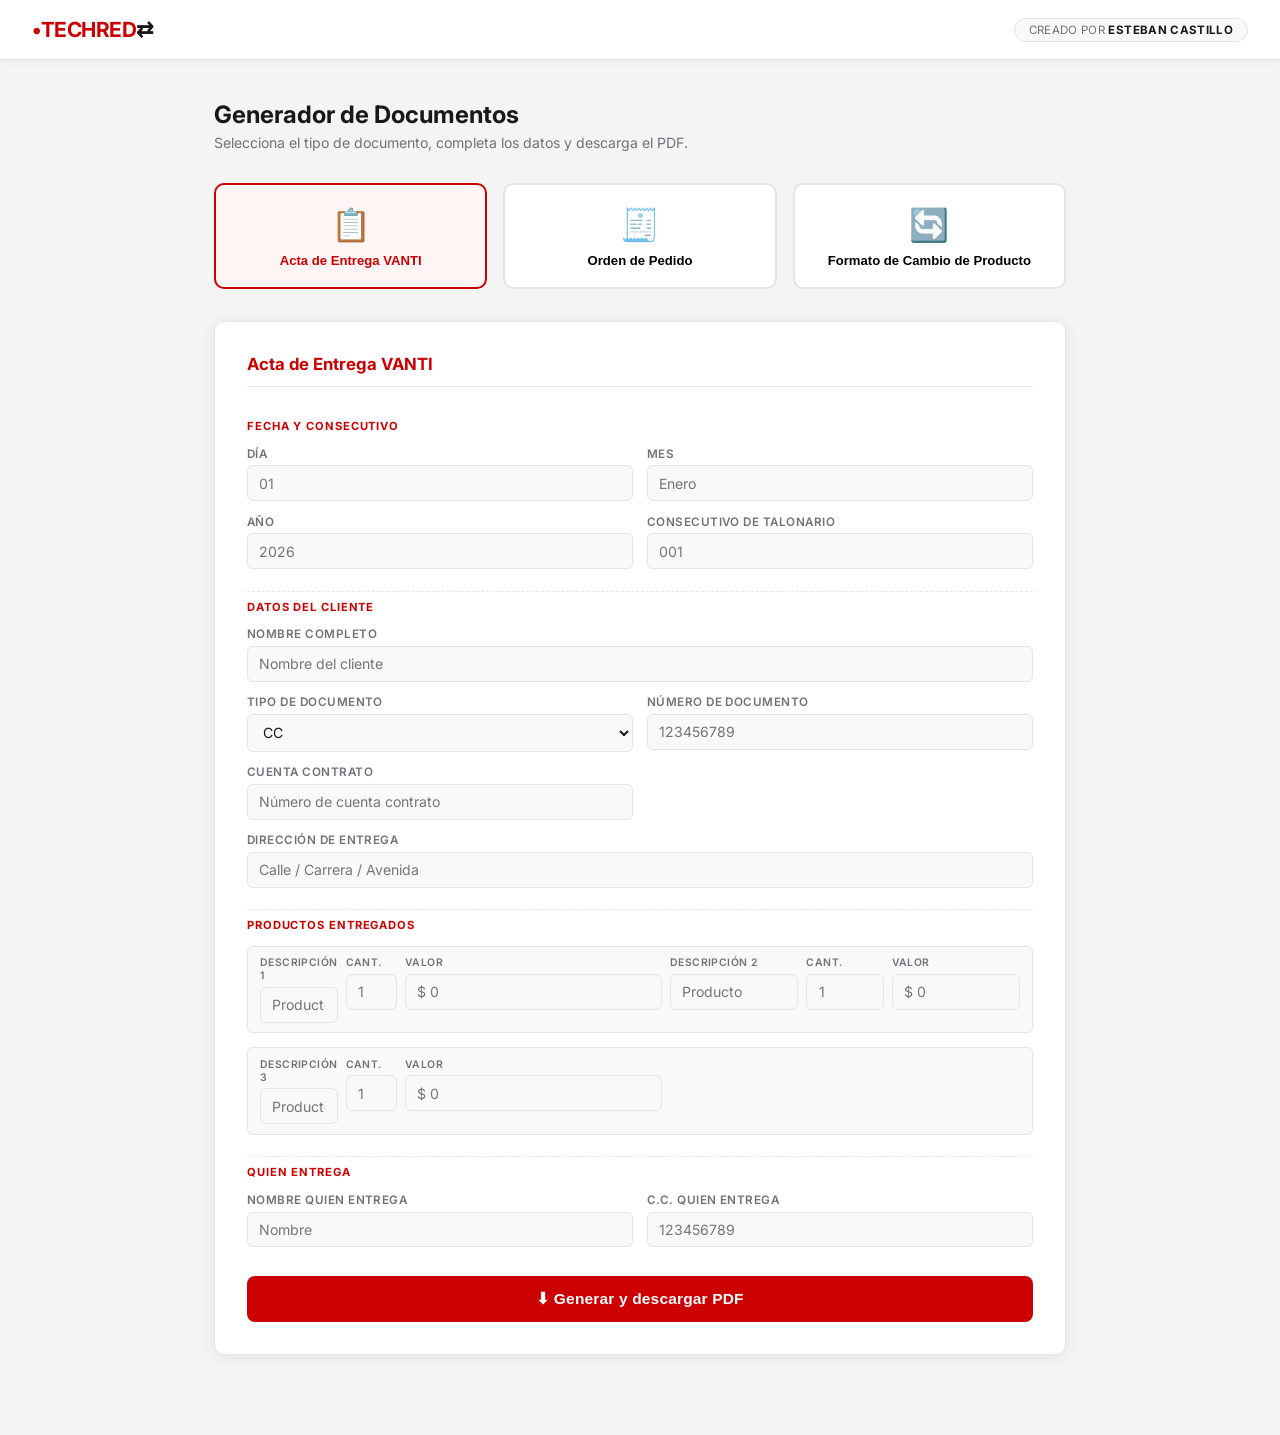
==== commit 5b2ab732: "feat: implementar generador de documentos con Google Docs API" ====
--- a/templates/index.html
+++ b/templates/index.html
@@ -1,321 +1,409 @@
 <!DOCTYPE html>
-<html lang="es">
+<html lang="es" data-theme="light">
 <head>
-  <meta charset="UTF-8"/>
-  <meta name="viewport" content="width=device-width, initial-scale=1.0"/>
-  <title>Generador de Documentos · Vanti Listo</title>
+  <meta charset="UTF-8">
+  <meta name="viewport" content="width=device-width, initial-scale=1.0">
+  <title>Generador de Documentos · Techred</title>
   <link rel="preconnect" href="https://fonts.googleapis.com">
   <link rel="preconnect" href="https://fonts.gstatic.com" crossorigin>
-  <link href="https://fonts.googleapis.com/css2?family=Playfair+Display:wght@700&family=Inter:wght@400;500;600;700&display=swap" rel="stylesheet">
-<style>
-*, *::before, *::after { box-sizing: border-box; margin: 0; padding: 0; }
-:root {
-  --bg:#08101e; --panel:rgba(255,255,255,0.07); --panel-high:rgba(255,255,255,0.13);
-  --border:rgba(255,255,255,0.11); --border-glow:rgba(240,72,72,0.55);
-  --text:#edf0f7; --muted:#8b96b2; --faint:#444e66;
-  --accent:#e83030; --accent-hover:#c42020; --teal:#2dd4bf; --teal-glow:rgba(45,212,191,0.18);
-  --shadow-lg:0 28px 64px rgba(0,0,0,0.55); --shadow-sm:0 4px 16px rgba(0,0,0,0.3);
-  --r-card:22px; --r-input:12px; --r-btn:12px;
-  --font-display:'Playfair Display',Georgia,serif; --font-body:'Inter',system-ui,sans-serif;
-  --transition:180ms cubic-bezier(0.16,1,0.3,1);
-}
-html { font-size:16px; scroll-behavior:smooth; -webkit-font-smoothing:antialiased; }
-body { font-family:var(--font-body); background:var(--bg); color:var(--text); min-height:100dvh; overflow-x:hidden; }
-body::before, body::after { content:''; position:fixed; border-radius:50%; filter:blur(80px); opacity:0.3; z-index:0; pointer-events:none; }
-body::before { width:420px; height:420px; background:radial-gradient(circle,#e83030,transparent 70%); top:-120px; right:-100px; }
-body::after  { width:380px; height:380px; background:radial-gradient(circle,#2dd4bf,transparent 70%); bottom:-120px; left:-80px; }
-
-.shell { position:relative; z-index:1; display:grid; grid-template-columns:340px 1fr; gap:24px; padding:28px; min-height:100dvh; align-items:start; }
-
-.left { position:sticky; top:28px; background:var(--panel); backdrop-filter:blur(24px); -webkit-backdrop-filter:blur(24px); border:1px solid var(--border); border-radius:var(--r-card); padding:36px 28px; display:flex; flex-direction:column; gap:20px; box-shadow:var(--shadow-lg); }
-.mini { text-transform:uppercase; letter-spacing:0.22em; font-size:11px; font-weight:600; color:var(--teal); }
-h1 { font-family:var(--font-display); font-size:clamp(28px,4vw,44px); line-height:1.08; font-weight:700; }
-.subtitle { color:var(--muted); font-size:14px; line-height:1.75; }
-.divider { height:1px; background:var(--border); }
-.creator { background:var(--panel-high); border:1px solid var(--border); border-radius:16px; padding:18px 20px; display:flex; flex-direction:column; gap:8px; }
-.creator span { text-transform:uppercase; letter-spacing:0.16em; font-size:10px; color:var(--muted); font-weight:600; }
-.creator strong { font-size:19px; font-weight:700; letter-spacing:0.03em; }
-.logo-badge { display:flex; align-items:center; gap:10px; }
-.logo-text { font-family:var(--font-display); font-size:28px; font-weight:700; line-height:1; }
-.logo-text span { color:var(--accent); }
-
-.right { background:var(--panel); backdrop-filter:blur(24px); -webkit-backdrop-filter:blur(24px); border:1px solid var(--border); border-radius:var(--r-card); padding:26px; box-shadow:var(--shadow-lg); display:flex; flex-direction:column; gap:22px; }
-
-.cards { display:grid; grid-template-columns:repeat(3,1fr); gap:12px; }
-.doc-btn { border:1px solid var(--border); background:rgba(255,255,255,0.04); color:var(--text); padding:18px 14px; border-radius:18px; font-size:13px; font-weight:700; font-family:var(--font-body); cursor:pointer; transition:transform var(--transition),border-color var(--transition),background var(--transition),box-shadow var(--transition); text-align:center; line-height:1.4; }
-.doc-btn:hover { transform:translateY(-3px); border-color:rgba(240,72,72,0.45); background:rgba(240,72,72,0.10); box-shadow:0 8px 24px rgba(232,48,48,0.18); }
-.doc-btn.active { border-color:var(--border-glow); background:rgba(240,72,72,0.14); box-shadow:0 0 0 3px rgba(240,72,72,0.12),0 10px 32px rgba(232,48,48,0.22); transform:translateY(-2px); }
-
-#form-zone form { display:flex; flex-direction:column; gap:16px; }
-.form-heading { font-family:var(--font-display); font-size:26px; font-weight:700; line-height:1.15; border-bottom:1px solid var(--border); padding-bottom:14px; }
-
-.grid-2 { display:grid; grid-template-columns:repeat(2,1fr); gap:14px; }
-.grid-3 { display:grid; grid-template-columns:repeat(3,1fr); gap:14px; }
-.grid-4 { display:grid; grid-template-columns:repeat(4,1fr); gap:14px; }
-.col-full { grid-column:1/-1; } .col-2 { grid-column:span 2; }
-
-.field { display:flex; flex-direction:column; gap:7px; }
-label { font-size:12px; font-weight:600; color:var(--muted); text-transform:uppercase; letter-spacing:0.08em; }
-input, textarea, select { font-family:var(--font-body); font-size:14px; color:var(--text); background:rgba(8,16,30,0.6); border:1px solid rgba(255,255,255,0.10); border-radius:var(--r-input); padding:12px 14px; outline:none; width:100%; transition:border-color var(--transition),box-shadow var(--transition); }
-input::placeholder, textarea::placeholder { color:var(--faint); }
-input:focus, textarea:focus, select:focus { border-color:rgba(45,212,191,0.55); box-shadow:0 0 0 4px rgba(45,212,191,0.09); }
-select option { background:#0e1829; }
-textarea { min-height:100px; resize:vertical; }
-
-.section-title { font-size:11px; font-weight:700; text-transform:uppercase; letter-spacing:0.16em; color:var(--teal); padding-bottom:8px; border-bottom:1px solid var(--border); }
-
-.items-box { background:rgba(255,255,255,0.035); border:1px dashed rgba(255,255,255,0.14); border-radius:18px; padding:18px; display:flex; flex-direction:column; gap:10px; }
-.items-header { display:grid; gap:8px; font-size:10px; font-weight:700; text-transform:uppercase; letter-spacing:0.09em; color:var(--muted); }
-.item-row { display:grid; gap:8px; align-items:center; }
-.item-row input { padding:10px 12px; font-size:13px; }
-.item-row.order-cols, .items-header.order-cols { grid-template-columns:1fr 1fr 2.5fr 1.2fr 1fr 1.2fr; }
-.item-row.acta-cols, .items-header.acta-cols { grid-template-columns:3fr 1fr 1.5fr; }
-
-.pay-group { display:flex; flex-wrap:wrap; gap:12px; margin-top:2px; }
-.pay-option { display:flex; align-items:center; gap:8px; padding:10px 16px; background:rgba(255,255,255,0.05); border:1px solid var(--border); border-radius:10px; cursor:pointer; transition:background var(--transition),border-color var(--transition); font-size:14px; font-weight:600; user-select:none; }
-.pay-option:hover { background:rgba(255,255,255,0.09); border-color:rgba(45,212,191,0.35); }
-.pay-option input[type="checkbox"] { width:16px; height:16px; accent-color:var(--teal); cursor:pointer; padding:0; }
-
-.btn-row { display:flex; gap:12px; margin-top:6px; flex-wrap:wrap; }
-.btn { font-family:var(--font-body); font-size:14px; font-weight:700; padding:14px 28px; border-radius:var(--r-btn); border:none; cursor:pointer; transition:transform var(--transition),box-shadow var(--transition),background var(--transition); letter-spacing:0.02em; }
-.btn:hover { transform:translateY(-2px); }
-.btn:active { transform:translateY(0); }
-.btn:disabled { opacity:0.6; cursor:not-allowed; transform:none; }
-.btn-primary { background:linear-gradient(135deg,#e83030 0%,#c01515 100%); color:#fff; box-shadow:0 6px 22px rgba(232,48,48,0.35); }
-.btn-primary:hover { background:linear-gradient(135deg,#f04040 0%,#d01c1c 100%); box-shadow:0 10px 32px rgba(232,48,48,0.48); }
-.btn-secondary { background:rgba(255,255,255,0.07); color:var(--text); border:1px solid var(--border); }
-.btn-secondary:hover { background:rgba(255,255,255,0.12); border-color:rgba(255,255,255,0.22); }
-
-.toast { position:fixed; bottom:28px; right:28px; background:#1a2540; border:1px solid var(--teal); color:var(--text); border-radius:14px; padding:14px 22px; font-size:14px; font-weight:600; box-shadow:var(--shadow-lg); z-index:100; opacity:0; transform:translateY(16px); transition:opacity .35s ease,transform .35s ease; pointer-events:none; }
-.toast.show { opacity:1; transform:translateY(0); }
-
-@media (max-width:1100px) { .shell { grid-template-columns:1fr; padding:18px; } .left { position:static; } .cards { grid-template-columns:1fr; } }
-@media (max-width:720px) { .grid-2,.grid-3,.grid-4 { grid-template-columns:1fr; } .col-2 { grid-column:1/-1; } .item-row.order-cols,.items-header.order-cols { grid-template-columns:1fr 1fr; } h1 { font-size:28px; } }
-@media (max-width:480px) { .item-row.order-cols,.items-header.order-cols { grid-template-columns:1fr; } }
-</style>
+  <link href="https://fonts.googleapis.com/css2?family=Inter:wght@400;500;600;700&display=swap" rel="stylesheet">
+  <style>
+    *, *::before, *::after { box-sizing: border-box; margin: 0; padding: 0; }
+    :root {
+      --bg: #f4f4f5;
+      --surface: #ffffff;
+      --surface2: #f9f9f9;
+      --border: #e4e4e7;
+      --text: #18181b;
+      --muted: #71717a;
+      --primary: #cc0000;
+      --primary-hover: #a80000;
+      --radius: 10px;
+      --shadow: 0 2px 16px rgba(0,0,0,0.07);
+    }
+    body { font-family: 'Inter', sans-serif; background: var(--bg); color: var(--text); min-height: 100vh; }
+
+    header {
+      background: var(--surface);
+      border-bottom: 1px solid var(--border);
+      padding: 0 2rem;
+      height: 60px;
+      display: flex;
+      align-items: center;
+      justify-content: space-between;
+      position: sticky; top: 0; z-index: 100;
+      box-shadow: 0 1px 8px rgba(0,0,0,0.05);
+    }
+    .logo { font-size: 1.3rem; font-weight: 700; color: var(--primary); letter-spacing: -0.5px; }
+    .logo span { color: var(--text); }
+    .creator-badge {
+      font-size: 0.72rem;
+      color: var(--muted);
+      background: var(--surface2);
+      border: 1px solid var(--border);
+      border-radius: 999px;
+      padding: 4px 14px;
+      letter-spacing: 0.03em;
+    }
+    .creator-badge strong { color: var(--text); font-weight: 700; }
+
+    main { max-width: 900px; margin: 0 auto; padding: 2.5rem 1.5rem 5rem; }
+    .page-title { font-size: 1.5rem; font-weight: 700; margin-bottom: 0.3rem; }
+    .page-sub { color: var(--muted); font-size: 0.88rem; margin-bottom: 2rem; }
+
+    /* DOC SELECTOR */
+    .doc-cards {
+      display: grid;
+      grid-template-columns: repeat(3, 1fr);
+      gap: 1rem;
+      margin-bottom: 2rem;
+    }
+    @media (max-width: 620px) { .doc-cards { grid-template-columns: 1fr; } }
+    .doc-card {
+      background: var(--surface);
+      border: 2px solid var(--border);
+      border-radius: var(--radius);
+      padding: 1.3rem 1rem 1.1rem;
+      cursor: pointer;
+      transition: border-color 0.17s, box-shadow 0.17s, background 0.17s;
+      text-align: center;
+      display: flex; flex-direction: column; align-items: center; gap: 0.5rem;
+    }
+    .doc-card:hover { border-color: var(--primary); box-shadow: 0 4px 20px rgba(204,0,0,0.10); }
+    .doc-card.active { border-color: var(--primary); background: #fff5f5; }
+    .doc-card .icon { font-size: 2rem; }
+    .doc-card .label { font-size: 0.82rem; font-weight: 600; line-height: 1.35; }
+    .doc-card.active .label { color: var(--primary); }
+
+    /* FORM PANEL */
+    .form-panel {
+      background: var(--surface);
+      border: 1px solid var(--border);
+      border-radius: var(--radius);
+      padding: 2rem 2rem 2rem;
+      box-shadow: var(--shadow);
+    }
+    .form-panel h2 {
+      font-size: 1.05rem; font-weight: 700;
+      margin-bottom: 1.5rem;
+      padding-bottom: 0.75rem;
+      border-bottom: 1px solid var(--border);
+      color: var(--primary);
+    }
+    .form-grid { display: grid; grid-template-columns: 1fr 1fr; gap: 0.85rem; }
+    @media (max-width: 620px) { .form-grid { grid-template-columns: 1fr; } }
+    .full { grid-column: 1 / -1; }
+
+    .section-title {
+      font-size: 0.7rem; font-weight: 700;
+      text-transform: uppercase; letter-spacing: 0.08em;
+      color: var(--primary);
+      margin-top: 0.5rem;
+      grid-column: 1 / -1;
+      padding-top: 0.5rem;
+      border-top: 1px dashed var(--border);
+    }
+    .section-title:first-child { border-top: none; margin-top: 0; }
+
+    .field { display: flex; flex-direction: column; gap: 0.3rem; }
+    label { font-size: 0.73rem; font-weight: 600; color: var(--muted); text-transform: uppercase; letter-spacing: 0.04em; }
+    input, select, textarea {
+      border: 1px solid var(--border);
+      border-radius: 6px;
+      padding: 0.52rem 0.7rem;
+      font-size: 0.88rem;
+      font-family: inherit;
+      color: var(--text);
+      background: var(--surface2);
+      transition: border-color 0.15s, box-shadow 0.15s;
+      width: 100%;
+    }
+    input:focus, select:focus, textarea:focus {
+      outline: none;
+      border-color: var(--primary);
+      background: #fff;
+      box-shadow: 0 0 0 3px rgba(204,0,0,0.08);
+    }
+    textarea { resize: vertical; min-height: 72px; }
+
+    /* TABLA DE ITEMS */
+    .item-row {
+      grid-column: 1 / -1;
+      display: grid;
+      grid-template-columns: 0.6fr 0.4fr 2fr 1fr 0.6fr 1fr;
+      gap: 0.5rem;
+      padding: 0.6rem 0.75rem;
+      background: var(--surface2);
+      border: 1px solid var(--border);
+      border-radius: 6px;
+    }
+    @media (max-width: 700px) { .item-row { grid-template-columns: 1fr 1fr; } }
+    .item-row .field label { font-size: 0.65rem; }
+
+    /* SUBMIT */
+    .btn-submit {
+      margin-top: 1.8rem;
+      width: 100%;
+      padding: 0.88rem;
+      background: var(--primary);
+      color: #fff;
+      border: none;
+      border-radius: 8px;
+      font-size: 0.97rem;
+      font-weight: 700;
+      cursor: pointer;
+      transition: background 0.17s, transform 0.1s;
+      display: flex; align-items: center; justify-content: center; gap: 0.6rem;
+      letter-spacing: 0.01em;
+    }
+    .btn-submit:hover { background: var(--primary-hover); transform: translateY(-1px); }
+    .btn-submit:active { transform: translateY(0); }
+    .btn-submit:disabled { background: #bbb; cursor: not-allowed; transform: none; }
+    .spinner {
+      display: none; width: 17px; height: 17px;
+      border: 2px solid rgba(255,255,255,0.4);
+      border-top-color: #fff;
+      border-radius: 50%;
+      animation: spin 0.7s linear infinite;
+    }
+    @keyframes spin { to { transform: rotate(360deg); } }
+    .btn-submit.loading .spinner { display: block; }
+    .btn-submit.loading .btn-text { opacity: 0.75; }
+
+    .toast {
+      position: fixed; bottom: 2rem; right: 2rem;
+      background: #18181b; color: #fff;
+      padding: 0.75rem 1.2rem;
+      border-radius: 8px;
+      font-size: 0.85rem;
+      opacity: 0; pointer-events: none;
+      transition: opacity 0.3s;
+      z-index: 999;
+    }
+    .toast.show { opacity: 1; }
+    .toast.error { background: var(--primary); }
+  </style>
 </head>
 <body>
-<main class="shell">
-  <aside class="left">
-    <div class="logo-badge">
-      <svg width="38" height="38" viewBox="0 0 38 38" fill="none" aria-label="Techred logo">
-        <rect width="38" height="38" rx="10" fill="#e83030"/>
-        <text x="7" y="26" font-family="Georgia,serif" font-weight="700" font-size="18" fill="white">T</text>
-        <line x1="22" y1="9" x2="22" y2="29" stroke="white" stroke-width="2.5"/>
-        <line x1="24" y1="19" x2="32" y2="29" stroke="white" stroke-width="2.5" stroke-linecap="round"/>
-        <line x1="24" y1="19" x2="32" y2="9" stroke="white" stroke-width="2.5" stroke-linecap="round"/>
-      </svg>
-      <div class="logo-text">TECH<span>RED</span></div>
-    </div>
-    <div>
-      <p class="mini">Vanti Listo · Documentos</p>
-      <h1>Generador de documentos</h1>
-      <p class="subtitle">Selecciona el formato, completa los campos y descarga el PDF listo para imprimir.</p>
-    </div>
-    <div class="divider"></div>
-    <div class="creator">
-      <span>Creado por</span>
-      <strong>ESTEBAN CASTILLO</strong>
-    </div>
-  </aside>
-
-  <section class="right">
-    <div class="cards">
-      <button class="doc-btn active" data-doc="acta-entrega">Acta de Entrega VANTI</button>
-      <button class="doc-btn"        data-doc="orden-pedido">Orden de pedido</button>
-      <button class="doc-btn"        data-doc="cambio-producto">Formato de cambio de producto</button>
-    </div>
+
+<header>
+  <div class="logo">•TECHRED<span>⇄</span></div>
+  <div class="creator-badge">CREADO POR <strong>ESTEBAN CASTILLO</strong></div>
+</header>
+
+<main>
+  <h1 class="page-title">Generador de Documentos</h1>
+  <p class="page-sub">Selecciona el tipo de documento, completa los datos y descarga el PDF.</p>
+
+  <div class="doc-cards">
+    <button class="doc-card active" data-doc="acta-entrega">
+      <div class="icon">📋</div>
+      <div class="label">Acta de Entrega VANTI</div>
+    </button>
+    <button class="doc-card" data-doc="orden-pedido">
+      <div class="icon">🧾</div>
+      <div class="label">Orden de Pedido</div>
+    </button>
+    <button class="doc-card" data-doc="cambio-producto">
+      <div class="icon">🔄</div>
+      <div class="label">Formato de Cambio de Producto</div>
+    </button>
+  </div>
+
+  <div class="form-panel">
     <div id="form-zone"></div>
-  </section>
+  </div>
 </main>
 
-<div class="toast" id="toast">✓ PDF generado — descargando…</div>
+<div class="toast" id="toast"></div>
 
 <script>
-const zone  = document.getElementById("form-zone");
-const btns  = document.querySelectorAll(".doc-btn");
-const toast = document.getElementById("toast");
-
-function showToast(){toast.classList.add("show");setTimeout(()=>toast.classList.remove("show"),3000);}
-
-const itemsOrden = Array.from({length:4},(_,i)=>`
-<div class="item-row order-cols">
-  <input placeholder="Ref"         data-g="items" data-i="${i}" data-k="ref">
-  <input placeholder="1"           data-g="items" data-i="${i}" data-k="cant">
-  <input placeholder="Descripción" data-g="items" data-i="${i}" data-k="descripcion">
-  <input placeholder="$ 0"         data-g="items" data-i="${i}" data-k="valor_producto">
-  <input placeholder="0"           data-g="items" data-i="${i}" data-k="cuotas">
-  <input placeholder="$ 0"         data-g="items" data-i="${i}" data-k="valor_cuotas">
-</div>`).join("");
-
-const itemsActa = Array.from({length:7},(_,i)=>`
-<div class="item-row acta-cols">
-  <input placeholder="Descripción del producto" data-g="items" data-i="${i}" data-k="descripcion">
-  <input placeholder="0"                         data-g="items" data-i="${i}" data-k="cantidad">
-  <input placeholder="$ 0"                       data-g="items" data-i="${i}" data-k="valor">
-</div>`).join("");
-
-const templates = {
-"acta-entrega":`
-<form id="doc-form" novalidate>
-  <p class="form-heading">Acta de Entrega VANTI</p>
-  <p class="section-title">Fecha y consecutivo</p>
-  <div class="grid-4">
-    <div class="field"><label>Día</label><input name="dia" placeholder="DD"></div>
-    <div class="field"><label>Mes</label><input name="mes" placeholder="MM"></div>
-    <div class="field"><label>Año</label><input name="anio" placeholder="AAAA"></div>
-    <div class="field"><label>Consecutivo</label><input name="consecutivo"></div>
-  </div>
-  <p class="section-title">Datos del cliente</p>
-  <div class="grid-2">
-    <div class="field"><label>Nombre completo</label><input name="cliente" required></div>
-    <div class="field"><label>Tipo de documento</label>
-      <select name="tipo_documento">
-        <option value="CC">Cédula de Ciudadanía (CC)</option>
-        <option value="CE">Cédula de Extranjería (CE)</option>
-        <option value="NIT">NIT</option>
-        <option value="PP">Pasaporte</option>
-      </select>
-    </div>
-    <div class="field"><label>Número de documento</label><input name="cc"></div>
-    <div class="field"><label>Cuenta contrato (Recibo Vanti)</label><input name="cuenta_contrato"></div>
-    <div class="field col-2"><label>Dirección de entrega</label><input name="direccion"></div>
-    <div class="field"><label>Ciudad</label><input name="ciudad"></div>
-  </div>
-  <p class="section-title">Quien realiza la entrega</p>
-  <div class="grid-2">
-    <div class="field"><label>Nombre</label><input name="entrega_nombre"></div>
-    <div class="field"><label>Cédula</label><input name="entrega_cc"></div>
-  </div>
-  <p class="section-title">Detalle de productos (hasta 7 filas)</p>
-  <div class="items-box">
-    <div class="items-header acta-cols"><span>Descripción</span><span>Cantidad</span><span>Valor</span></div>
-    ${itemsActa}
-  </div>
-  <div class="btn-row"><button type="submit" class="btn btn-primary">⬇ Descargar PDF</button></div>
-</form>`,
-
-"orden-pedido":`
-<form id="doc-form" novalidate>
-  <p class="form-heading">Orden de pedido</p>
-  <p class="section-title">Datos del cliente</p>
-  <div class="grid-2">
-    <div class="field"><label>Nombre del cliente</label><input name="cliente" required></div>
-    <div class="field"><label>C.C</label><input name="cc"></div>
-    <div class="field"><label>Tel / Cel</label><input name="tel"></div>
-    <div class="field col-2"><label>Dirección</label><input name="direccion"></div>
-    <div class="field"><label>Barrio</label><input name="barrio"></div>
-    <div class="field"><label>Ciudad</label><input name="ciudad"></div>
-    <div class="field"><label>Contacto 1</label><input name="contacto1"></div>
-    <div class="field"><label>Contacto 2</label><input name="contacto2"></div>
-    <div class="field col-2"><label>Correo electrónico</label><input name="correo" type="email"></div>
-  </div>
-  <p class="section-title">Fecha y cuenta</p>
-  <div class="grid-4">
-    <div class="field"><label>Día</label><input name="dia" placeholder="DD"></div>
-    <div class="field"><label>Mes</label><input name="mes" placeholder="MM"></div>
-    <div class="field"><label>Año</label><input name="anio" placeholder="AAAA"></div>
-    <div class="field"><label>Cuenta contrato</label><input name="cuenta_contrato"></div>
-  </div>
-  <p class="section-title">Detalle de productos (hasta 4 filas)</p>
-  <div class="items-box">
-    <div class="items-header order-cols">
-      <span>REF</span><span>CANT</span><span>Descripción</span>
-      <span>Valor producto</span><span>Cuotas</span><span>Valor cuota</span>
-    </div>
-    ${itemsOrden}
-  </div>
-  <p class="section-title">Totales y pago</p>
-  <div class="grid-2">
-    <div class="field"><label>Valor total de la compra</label><input name="valor_total" placeholder="$ 0"></div>
-    <div class="field"><label>Contraentrega $</label><input name="contraentrega"></div>
-  </div>
-  <div class="field">
-    <label>Forma de pago</label>
-    <div class="pay-group">
-      <label class="pay-option"><input type="checkbox" name="efectivo"> Efectivo</label>
-      <label class="pay-option"><input type="checkbox" name="vanti_listo"> Vanti Listo</label>
-      <label class="pay-option"><input type="checkbox" name="otro"> Otro</label>
-    </div>
-  </div>
-  <p class="section-title">Datos del asesor</p>
-  <div class="grid-2">
-    <div class="field"><label>Asesor</label><input name="asesor"></div>
-    <div class="field"><label>Código asesor</label><input name="cod_asesor"></div>
-    <div class="field"><label>Supervisor</label><input name="supervisor"></div>
-  </div>
-  <div class="btn-row"><button type="submit" class="btn btn-primary">⬇ Descargar PDF</button></div>
-</form>`,
-
-"cambio-producto":`
-<form id="doc-form" novalidate>
-  <p class="form-heading">Formato de cambio de producto</p>
-  <p class="section-title">Fecha</p>
-  <div class="grid-3">
-    <div class="field"><label>Día</label><input name="dia" placeholder="DD"></div>
-    <div class="field"><label>Mes</label><input name="mes" placeholder="MM"></div>
-    <div class="field"><label>Año</label><input name="anio" placeholder="AAAA"></div>
-  </div>
-  <p class="section-title">Datos del cliente</p>
-  <div class="grid-2">
-    <div class="field"><label>Nombre completo</label><input name="cliente" required></div>
-    <div class="field"><label>Cédula</label><input name="cc"></div>
-    <div class="field"><label>Cuenta contrato</label><input name="cuenta_contrato"></div>
-  </div>
-  <p class="section-title">Productos</p>
-  <div class="field"><label>Producto financiado (actual)</label><textarea name="producto_actual" placeholder="Descripción del producto actual..."></textarea></div>
-  <div class="field"><label>Producto a cambiar</label><textarea name="producto_nuevo" placeholder="Descripción del producto nuevo..."></textarea></div>
-  <div class="field"><label>Motivo del cambio</label><textarea name="motivo" style="min-height:120px" placeholder="Describa el motivo del cambio..."></textarea></div>
-  <p class="section-title">Quien realiza la entrega</p>
-  <div class="grid-2">
-    <div class="field"><label>Nombre</label><input name="entrega_nombre"></div>
-    <div class="field"><label>Cédula</label><input name="entrega_cc"></div>
-  </div>
-  <div class="btn-row"><button type="submit" class="btn btn-primary">⬇ Descargar PDF</button></div>
-</form>`
+const zone = document.getElementById('form-zone');
+const cards = document.querySelectorAll('.doc-card');
+const toast = document.getElementById('toast');
+
+function showToast(msg, error = false) {
+  toast.textContent = msg;
+  toast.className = 'toast show' + (error ? ' error' : '');
+  setTimeout(() => { toast.className = 'toast'; }, 3500);
+}
+
+const FORMS = {
+  'acta-entrega': {
+    title: 'Acta de Entrega VANTI',
+    fields: `
+      <p class="section-title">Fecha y consecutivo</p>
+      <div class="field"><label>Día</label><input name="dia" placeholder="01" maxlength="2"></div>
+      <div class="field"><label>Mes</label><input name="mes" placeholder="Enero"></div>
+      <div class="field"><label>Año</label><input name="anio" placeholder="2026" maxlength="4"></div>
+      <div class="field"><label>Consecutivo de talonario</label><input name="consecutivo" placeholder="001"></div>
+      <p class="section-title">Datos del cliente</p>
+      <div class="field full"><label>Nombre completo</label><input name="cliente" placeholder="Nombre del cliente"></div>
+      <div class="field"><label>Tipo de documento</label>
+        <select name="tipo_doc"><option value="CC">CC</option><option value="CE">CE</option><option value="NIT">NIT</option><option value="PPT">PPT</option></select>
+      </div>
+      <div class="field"><label>Número de documento</label><input name="cc" placeholder="123456789"></div>
+      <div class="field"><label>Cuenta contrato</label><input name="cuenta_contrato" placeholder="Número de cuenta contrato"></div>
+      <div class="field full"><label>Dirección de entrega</label><input name="direccion" placeholder="Calle / Carrera / Avenida"></div>
+      <p class="section-title">Productos entregados</p>
+      <div class="item-row">
+        <div class="field"><label>Descripción 1</label><input name="desc_1" placeholder="Producto"></div>
+        <div class="field"><label>Cant.</label><input name="cant_1" placeholder="1" type="number" min="0"></div>
+        <div class="field"><label>Valor</label><input name="valor_1" placeholder="$ 0"></div>
+        <div class="field"><label>Descripción 2</label><input name="desc_2" placeholder="Producto"></div>
+        <div class="field"><label>Cant.</label><input name="cant_2" placeholder="1" type="number" min="0"></div>
+        <div class="field"><label>Valor</label><input name="valor_2" placeholder="$ 0"></div>
+      </div>
+      <div class="item-row">
+        <div class="field"><label>Descripción 3</label><input name="desc_3" placeholder="Producto"></div>
+        <div class="field"><label>Cant.</label><input name="cant_3" placeholder="1" type="number" min="0"></div>
+        <div class="field"><label>Valor</label><input name="valor_3" placeholder="$ 0"></div>
+      </div>
+      <p class="section-title">Quien entrega</p>
+      <div class="field"><label>Nombre quien entrega</label><input name="nombre_entrega" placeholder="Nombre"></div>
+      <div class="field"><label>C.C. quien entrega</label><input name="cc_entrega" placeholder="123456789"></div>
+    `
+  },
+  'orden-pedido': {
+    title: 'Orden de Pedido',
+    fields: `
+      <p class="section-title">Datos del cliente</p>
+      <div class="field full"><label>Cliente</label><input name="cliente" placeholder="Nombre completo"></div>
+      <div class="field"><label>C.C.</label><input name="cc" placeholder="123456789"></div>
+      <div class="field"><label>Tel / Cel</label><input name="tel" placeholder="3001234567"></div>
+      <div class="field full"><label>Dirección</label><input name="direccion" placeholder="Dirección completa"></div>
+      <div class="field"><label>Barrio</label><input name="barrio" placeholder="Barrio"></div>
+      <div class="field"><label>Ciudad</label><input name="ciudad" placeholder="Bogotá"></div>
+      <div class="field"><label>Contacto 1</label><input name="contacto1" placeholder="3001234567"></div>
+      <div class="field"><label>Contacto 2</label><input name="contacto2" placeholder="3001234567"></div>
+      <div class="field full"><label>Correo</label><input name="correo" type="email" placeholder="correo@ejemplo.com"></div>
+      <p class="section-title">Fecha y cuenta contrato</p>
+      <div class="field"><label>Día</label><input name="dia" placeholder="01" maxlength="2"></div>
+      <div class="field"><label>Mes</label><input name="mes" placeholder="Enero"></div>
+      <div class="field"><label>Año</label><input name="anio" placeholder="2026" maxlength="4"></div>
+      <div class="field"><label>Cuenta contrato</label><input name="cuenta_contrato" placeholder="Número"></div>
+      <p class="section-title">Ítems del pedido</p>
+      <div class="item-row">
+        <div class="field"><label>REF 1</label><input name="ref_1" placeholder="REF"></div>
+        <div class="field"><label>CANT</label><input name="cant_1" placeholder="1"></div>
+        <div class="field"><label>DESCRIPCIÓN</label><input name="desc_1" placeholder="Producto"></div>
+        <div class="field"><label>VALOR</label><input name="valor_producto_1" placeholder="$ 0"></div>
+        <div class="field"><label>CUOTAS</label><input name="cuotas_1" placeholder="12"></div>
+        <div class="field"><label>VALOR CUOTA</label><input name="valor_cuotas_1" placeholder="$ 0"></div>
+      </div>
+      <div class="item-row">
+        <div class="field"><label>REF 2</label><input name="ref_2" placeholder="REF"></div>
+        <div class="field"><label>CANT</label><input name="cant_2" placeholder="1"></div>
+        <div class="field"><label>DESCRIPCIÓN</label><input name="desc_2" placeholder="Producto"></div>
+        <div class="field"><label>VALOR</label><input name="valor_producto_2" placeholder="$ 0"></div>
+        <div class="field"><label>CUOTAS</label><input name="cuotas_2" placeholder="12"></div>
+        <div class="field"><label>VALOR CUOTA</label><input name="valor_cuotas_2" placeholder="$ 0"></div>
+      </div>
+      <div class="item-row">
+        <div class="field"><label>REF 3</label><input name="ref_3" placeholder="REF"></div>
+        <div class="field"><label>CANT</label><input name="cant_3" placeholder="1"></div>
+        <div class="field"><label>DESCRIPCIÓN</label><input name="desc_3" placeholder="Producto"></div>
+        <div class="field"><label>VALOR</label><input name="valor_producto_3" placeholder="$ 0"></div>
+        <div class="field"><label>CUOTAS</label><input name="cuotas_3" placeholder="12"></div>
+        <div class="field"><label>VALOR CUOTA</label><input name="valor_cuotas_3" placeholder="$ 0"></div>
+      </div>
+      <div class="item-row">
+        <div class="field"><label>REF 4</label><input name="ref_4" placeholder="REF"></div>
+        <div class="field"><label>CANT</label><input name="cant_4" placeholder="1"></div>
+        <div class="field"><label>DESCRIPCIÓN</label><input name="desc_4" placeholder="Producto"></div>
+        <div class="field"><label>VALOR</label><input name="valor_producto_4" placeholder="$ 0"></div>
+        <div class="field"><label>CUOTAS</label><input name="cuotas_4" placeholder="12"></div>
+        <div class="field"><label>VALOR CUOTA</label><input name="valor_cuotas_4" placeholder="$ 0"></div>
+      </div>
+      <p class="section-title">Totales y forma de pago</p>
+      <div class="field"><label>Valor total compra</label><input name="valor_total" placeholder="$ 0"></div>
+      <div class="field"><label>Contraentrega $</label><input name="contraentrega" placeholder="$ 0"></div>
+      <div class="field"><label>Forma de pago (otro)</label><input name="forma_pago_otro" placeholder="Especificar"></div>
+      <p class="section-title">Asesor</p>
+      <div class="field"><label>Asesor</label><input name="asesor" placeholder="Nombre del asesor"></div>
+      <div class="field"><label>Cod. asesor</label><input name="cod_asesor" placeholder="COD"></div>
+      <div class="field"><label>Supervisor</label><input name="supervisor" placeholder="Nombre del supervisor"></div>
+    `
+  },
+  'cambio-producto': {
+    title: 'Formato de Cambio de Producto',
+    fields: `
+      <p class="section-title">Fecha</p>
+      <div class="field"><label>Día</label><input name="dia" placeholder="01" maxlength="2"></div>
+      <div class="field"><label>Mes</label><input name="mes" placeholder="Enero"></div>
+      <div class="field"><label>Año</label><input name="anio" placeholder="2026" maxlength="4"></div>
+      <p class="section-title">Datos del cliente</p>
+      <div class="field full"><label>Nombre cliente</label><input name="cliente" placeholder="Nombre completo"></div>
+      <div class="field"><label>C.C.</label><input name="cc" placeholder="123456789"></div>
+      <div class="field"><label>Cuenta contrato</label><input name="cuenta_contrato" placeholder="Número"></div>
+      <p class="section-title">Detalle del cambio</p>
+      <div class="field"><label>Producto actual (a retirar)</label><input name="producto_actual" placeholder="Nombre del producto"></div>
+      <div class="field"><label>Producto nuevo (a entregar)</label><input name="producto_nuevo" placeholder="Nombre del producto"></div>
+      <div class="field full"><label>Motivo del cambio</label><textarea name="motivo" placeholder="Describa el motivo del cambio..."></textarea></div>
+      <p class="section-title">Quien entrega</p>
+      <div class="field"><label>Nombre quien entrega</label><input name="nombre_entrega" placeholder="Nombre"></div>
+      <div class="field"><label>C.C. quien entrega</label><input name="cc_entrega" placeholder="123456789"></div>
+    `
+  }
 };
 
-function render(doc){
-  zone.innerHTML = templates[doc] || "<p>Formulario no disponible.</p>";
-  const form = document.getElementById("doc-form");
-  if(!form) return;
-  form.addEventListener("submit", async e=>{
+function renderForm(docType) {
+  const f = FORMS[docType];
+  zone.innerHTML = `
+    <h2>${f.title}</h2>
+    <form id="doc-form">
+      <div class="form-grid">${f.fields}</div>
+      <button type="submit" class="btn-submit">
+        <div class="spinner"></div>
+        <span class="btn-text">⬇ Generar y descargar PDF</span>
+      </button>
+    </form>
+  `;
+  document.getElementById('doc-form').addEventListener('submit', async (e) => {
     e.preventDefault();
-    const btn = form.querySelector("[type=submit]");
-    btn.textContent = "Generando…"; btn.disabled = true;
-    const fd = new FormData(form);
-    const data = {};
-    for(const [k,v] of fd.entries()){
-      if(form.querySelector(`[name="${k}"]`)?.type !== "checkbox") data[k]=v;
-    }
-    form.querySelectorAll("input[type=checkbox]").forEach(cb=>{ data[cb.name]=cb.checked; });
-    const groups={};
-    form.querySelectorAll("[data-g='items']").forEach(inp=>{
-      const idx=Number(inp.dataset.i), key=inp.dataset.k;
-      groups[idx]=groups[idx]||{};
-      groups[idx][key]=inp.value;
-    });
-    if(Object.keys(groups).length) data.items=Object.values(groups);
-    try{
-      const res  = await fetch(`/generate/${doc}`,{method:"POST",headers:{"Content-Type":"application/json"},body:JSON.stringify(data)});
+    const btn = e.target.querySelector('.btn-submit');
+    btn.disabled = true;
+    btn.classList.add('loading');
+    btn.querySelector('.btn-text').textContent = 'Generando PDF...';
+    const data = Object.fromEntries(new FormData(e.target).entries());
+    try {
+      const res = await fetch(`/generate/${docType}`, {
+        method: 'POST',
+        headers: { 'Content-Type': 'application/json' },
+        body: JSON.stringify(data)
+      });
+      if (!res.ok) {
+        const err = await res.text();
+        throw new Error(err);
+      }
       const blob = await res.blob();
-      const url  = URL.createObjectURL(blob);
-      const a    = document.createElement("a");
-      a.href=url; a.download=`${doc}.pdf`; a.click();
+      const url = URL.createObjectURL(blob);
+      const a = document.createElement('a');
+      a.href = url;
+      a.download = `${docType}.pdf`;
+      a.click();
       URL.revokeObjectURL(url);
-      showToast();
-    }catch(err){ alert("Error generando el PDF. Revisa la conexión al servidor."); }
-    finally{ btn.textContent="⬇ Descargar PDF"; btn.disabled=false; }
+      showToast('✅ PDF generado y descargado correctamente');
+    } catch (err) {
+      console.error(err);
+      showToast('❌ Error al generar el PDF. Revisa la configuración.', true);
+    } finally {
+      btn.disabled = false;
+      btn.classList.remove('loading');
+      btn.querySelector('.btn-text').textContent = '⬇ Generar y descargar PDF';
+    }
   });
 }
 
-btns.forEach(b=>b.addEventListener("click",()=>{
-  btns.forEach(x=>x.classList.remove("active"));
-  b.classList.add("active");
-  render(b.dataset.doc);
-}));
-
-render("acta-entrega");
+cards.forEach(card => {
+  card.addEventListener('click', () => {
+    cards.forEach(c => c.classList.remove('active'));
+    card.classList.add('active');
+    renderForm(card.dataset.doc);
+  });
+});
+
+renderForm('acta-entrega');
 </script>
 </body>
 </html>
